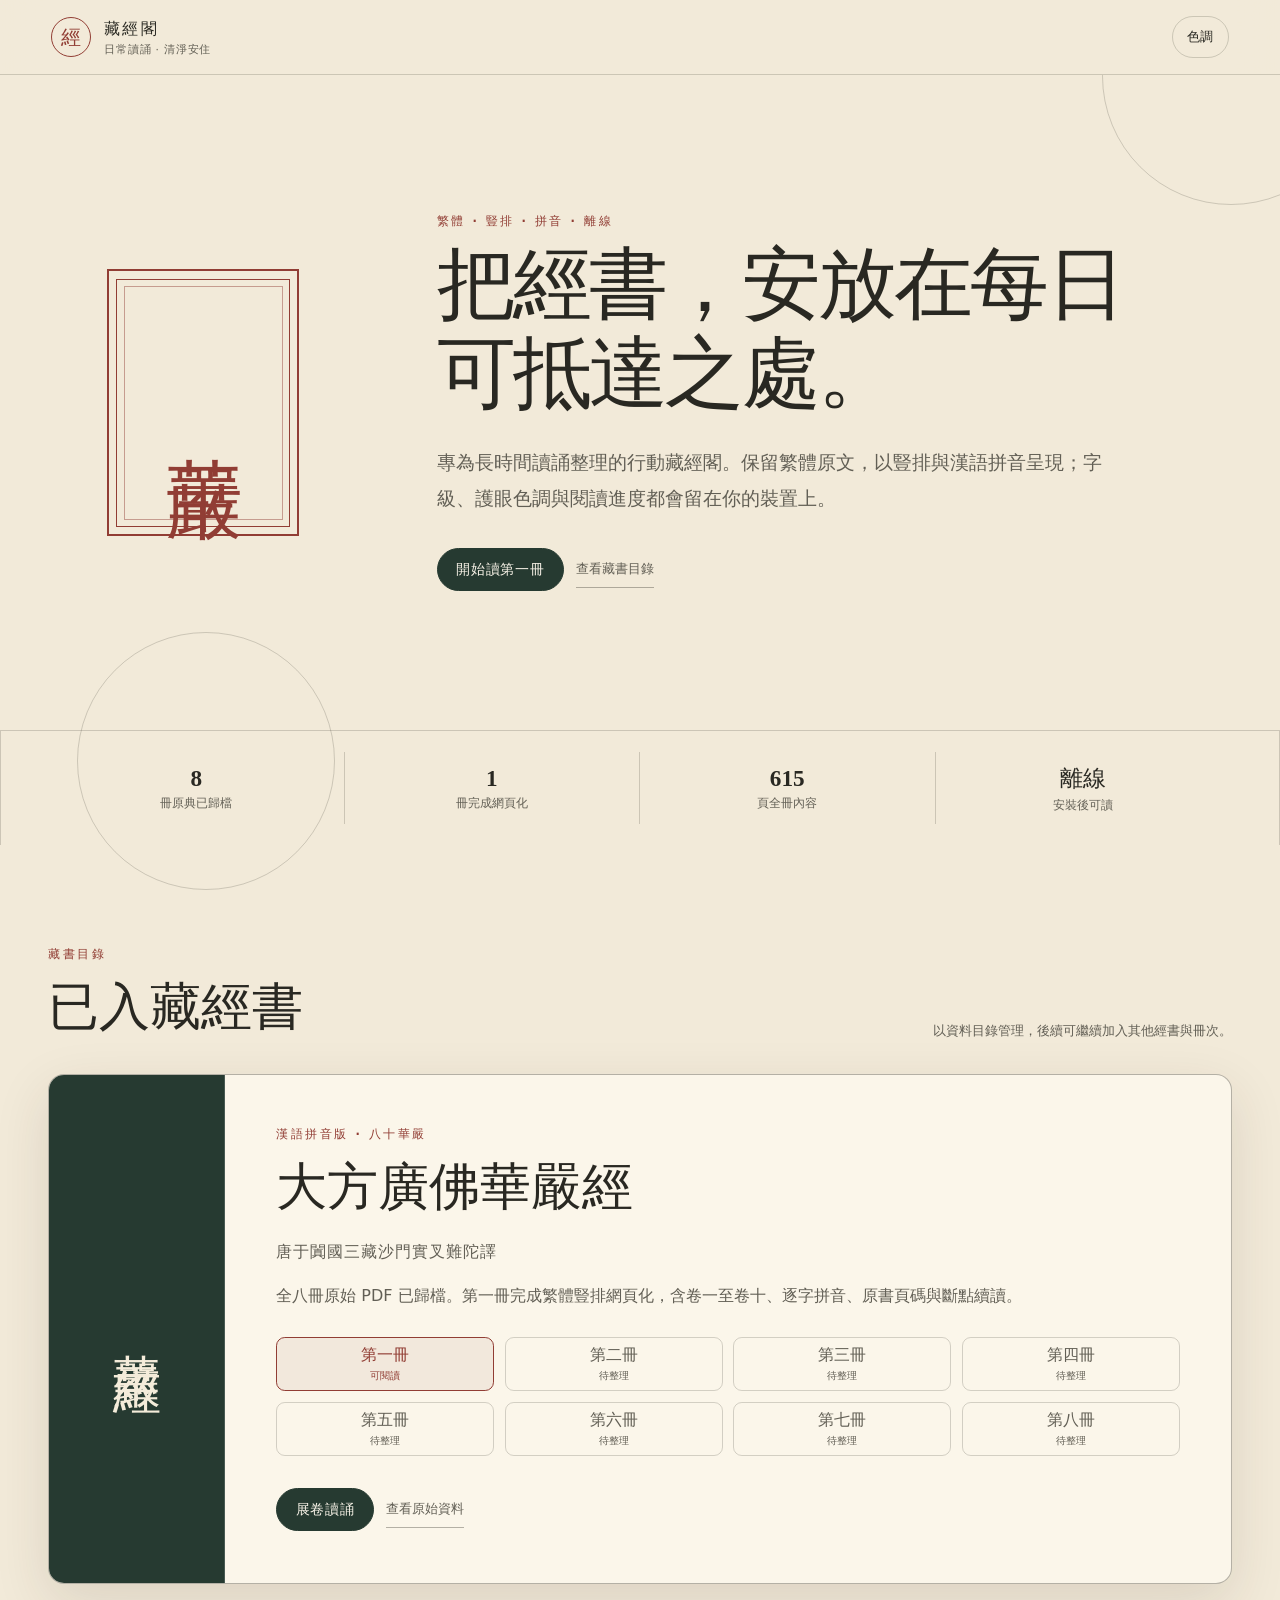
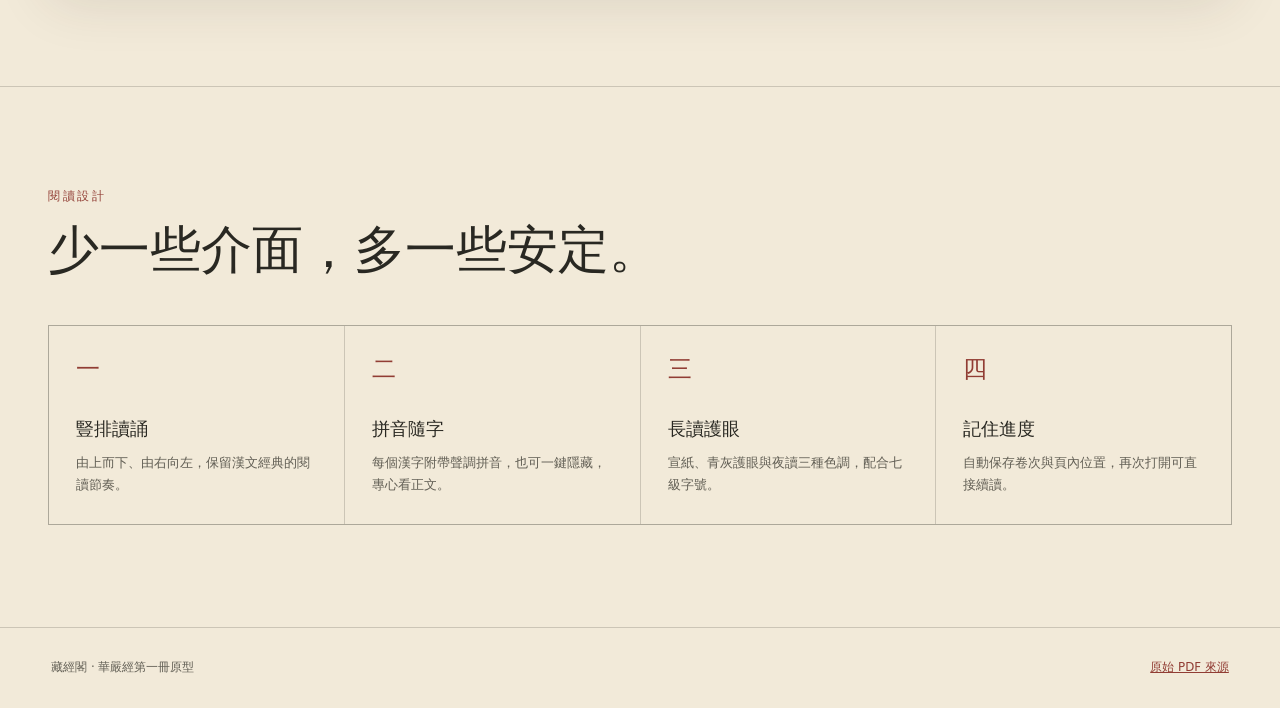
==== index.html @ 34f32bb6 "Build Huayan Sutra PWA reader" ====
<!doctype html>
<html lang="zh-Hant" data-theme="paper" data-reader-font-scale="100" data-pinyin="on">
  <head>
    <meta charset="utf-8">
    <meta name="viewport" content="width=device-width, initial-scale=1, viewport-fit=cover">
    <meta name="theme-color" content="#263a31">
    <meta name="description" content="為手機閱讀而排版的繁體、豎排、拼音經書館。">
    <meta name="apple-mobile-web-app-capable" content="yes">
    <meta name="apple-mobile-web-app-status-bar-style" content="black-translucent">
    <meta name="apple-mobile-web-app-title" content="藏經閣">
    <link rel="manifest" href="./manifest.webmanifest">
    <link rel="apple-touch-icon" href="./assets/icons/apple-touch-icon.png">
    <link rel="icon" href="./assets/icons/icon-192.png">
    <link rel="stylesheet" href="./assets/styles.css">
    <script src="./assets/theme-init.js"></script>
    <title>藏經閣 · 日常讀誦</title>
  </head>
  <body class="library-page">
    <header class="site-header">
      <a class="brand" href="./index.html" aria-label="藏經閣首頁">
        <span class="brand-mark" aria-hidden="true">經</span>
        <span>
          <strong>藏經閣</strong>
          <small>日常讀誦 · 清淨安住</small>
        </span>
      </a>
      <div class="header-actions">
        <button class="quiet-button" type="button" data-theme-cycle aria-label="切換閱讀色調">色調</button>
        <button class="primary-button install-button" type="button" data-install hidden>安裝到手機</button>
      </div>
    </header>

    <main>
      <section class="library-hero" aria-labelledby="hero-title">
        <div class="hero-seal" aria-hidden="true">
          <span>華</span><span>嚴</span>
        </div>
        <div class="hero-copy">
          <p class="eyebrow">繁體 · 豎排 · 拼音 · 離線</p>
          <h1 id="hero-title">把經書，安放在每日可抵達之處。</h1>
          <p>專為長時間讀誦整理的行動藏經閣。保留繁體原文，以豎排與漢語拼音呈現；字級、護眼色調與閱讀進度都會留在你的裝置上。</p>
          <div class="hero-actions">
            <a class="primary-button" href="./reader.html?book=huayan&amp;volume=01">開始讀第一冊</a>
            <a class="text-link" href="#library">查看藏書目錄</a>
          </div>
          <a class="resume-card" id="resumeCard" href="./reader.html?book=huayan&amp;volume=01" hidden>
            <span>
              <small>上次讀到</small>
              <strong id="resumeTitle">第一冊</strong>
            </span>
            <span aria-hidden="true">續讀 →</span>
          </a>
        </div>
      </section>

      <section class="collection-summary" aria-label="藏書狀態">
        <div><strong>8</strong><span>冊原典已歸檔</span></div>
        <div><strong>1</strong><span>冊完成網頁化</span></div>
        <div><strong>615</strong><span>頁全冊內容</span></div>
        <div><strong>離線</strong><span>安裝後可讀</span></div>
      </section>

      <section class="library-section" id="library" aria-labelledby="library-title">
        <div class="section-heading">
          <div>
            <p class="eyebrow">藏書目錄</p>
            <h2 id="library-title">已入藏經書</h2>
          </div>
          <p>以資料目錄管理，後續可繼續加入其他經書與冊次。</p>
        </div>
        <div class="book-grid" id="libraryGrid" aria-live="polite">
          <article class="book-card book-card-loading">正在整理藏書目錄…</article>
        </div>
      </section>

      <section class="reading-principles" aria-labelledby="principles-title">
        <p class="eyebrow">閱讀設計</p>
        <h2 id="principles-title">少一些介面，多一些安定。</h2>
        <div class="principle-grid">
          <article><span>一</span><h3>豎排讀誦</h3><p>由上而下、由右向左，保留漢文經典的閱讀節奏。</p></article>
          <article><span>二</span><h3>拼音隨字</h3><p>每個漢字附帶聲調拼音，也可一鍵隱藏，專心看正文。</p></article>
          <article><span>三</span><h3>長讀護眼</h3><p>宣紙、青灰護眼與夜讀三種色調，配合七級字號。</p></article>
          <article><span>四</span><h3>記住進度</h3><p>自動保存卷次與頁內位置，再次打開可直接續讀。</p></article>
        </div>
      </section>
    </main>

    <footer class="site-footer">
      <span>藏經閣 · 華嚴經第一冊原型</span>
      <a href="https://yuandao-world.org/2020/04/14/%E5%A4%A7%E6%96%B9%E5%BB%A3%E4%BD%9B%E8%8F%AF%E5%9A%B4%E7%B6%93-%E6%BC%A2%E8%AA%9E%E6%8B%BC%E9%9F%B3%E7%89%88%E9%9B%BB%E5%AD%90%E6%AA%94%E4%B8%8B%E8%BC%89/" target="_blank" rel="noreferrer">原始 PDF 來源</a>
    </footer>

    <dialog class="install-dialog" id="installDialog">
      <form method="dialog">
        <button class="dialog-close" aria-label="關閉">×</button>
        <p class="eyebrow">安裝到手機</p>
        <h2>像 App 一樣打開藏經閣</h2>
        <div id="installInstructions"></div>
        <button class="primary-button" value="close">知道了</button>
      </form>
    </dialog>

    <script src="./assets/app.js" defer></script>
  </body>
</html>
---- assets/styles.css ----
:root {
  color-scheme: light;
  --paper: #f2ead9;
  --paper-raised: #fbf6ea;
  --ink: #292822;
  --ink-soft: #625f55;
  --line: rgba(53, 50, 42, 0.2);
  --line-strong: rgba(53, 50, 42, 0.36);
  --accent: #913d34;
  --accent-strong: #6f2924;
  --jade: #263a31;
  --jade-soft: #d5ded5;
  --shadow: 0 18px 55px rgba(57, 45, 31, 0.12);
  --reader-scale: 1;
  --safe-top: env(safe-area-inset-top, 0px);
  --safe-bottom: env(safe-area-inset-bottom, 0px);
  --reader-header-height: calc(3.7rem + var(--safe-top));
  --reader-footer-height: calc(3.6rem + var(--safe-bottom));
  font-family: "Noto Serif TC", "Source Han Serif TC", "Songti TC", "PMingLiU", "MingLiU", serif;
  font-synthesis: none;
  text-rendering: optimizeLegibility;
}

:root[data-reader-font-scale="80"] { --reader-scale: 0.8; }
:root[data-reader-font-scale="90"] { --reader-scale: 0.9; }
:root[data-reader-font-scale="100"] { --reader-scale: 1; }
:root[data-reader-font-scale="110"] { --reader-scale: 1.1; }
:root[data-reader-font-scale="120"] { --reader-scale: 1.2; }
:root[data-reader-font-scale="130"] { --reader-scale: 1.3; }
:root[data-reader-font-scale="140"] { --reader-scale: 1.4; }

:root[data-theme="eye"] {
  color-scheme: light;
  --paper: #dfe6d9;
  --paper-raised: #edf1e8;
  --ink: #243028;
  --ink-soft: #536058;
  --line: rgba(35, 57, 44, 0.19);
  --line-strong: rgba(35, 57, 44, 0.36);
  --accent: #75533d;
  --accent-strong: #563d2d;
  --jade: #2f4638;
  --jade-soft: #cbd8cd;
  --shadow: 0 18px 55px rgba(28, 47, 36, 0.1);
}

:root[data-theme="night"] {
  color-scheme: dark;
  --paper: #17211c;
  --paper-raised: #202c26;
  --ink: #dce2da;
  --ink-soft: #a7b2aa;
  --line: rgba(220, 226, 218, 0.13);
  --line-strong: rgba(220, 226, 218, 0.25);
  --accent: #d18b78;
  --accent-strong: #e1a08e;
  --jade: #101712;
  --jade-soft: #34483d;
  --shadow: 0 18px 55px rgba(0, 0, 0, 0.24);
}

* { box-sizing: border-box; }

html {
  min-height: 100%;
  background: var(--paper);
  scroll-behavior: smooth;
}

body {
  min-height: 100%;
  margin: 0;
  background-color: var(--paper);
  color: var(--ink);
  transition: background-color 180ms ease, color 180ms ease;
}

button,
a { -webkit-tap-highlight-color: transparent; }

button,
input { font: inherit; }

button { color: inherit; }

a { color: inherit; }

:focus-visible {
  outline: 3px solid color-mix(in srgb, var(--accent) 75%, transparent);
  outline-offset: 3px;
}

[hidden] { display: none !important; }

.eyebrow {
  margin: 0 0 0.7rem;
  color: var(--accent);
  font-family: system-ui, sans-serif;
  font-size: 0.72rem;
  font-weight: 760;
  letter-spacing: 0.22em;
  text-transform: uppercase;
}

.site-header {
  position: sticky;
  z-index: 20;
  top: 0;
  display: flex;
  align-items: center;
  justify-content: space-between;
  min-height: 4.7rem;
  padding: calc(0.65rem + var(--safe-top)) clamp(1rem, 4vw, 4rem) 0.65rem;
  border-bottom: 1px solid var(--line);
  background: color-mix(in srgb, var(--paper) 90%, transparent);
  backdrop-filter: blur(18px);
}

.brand {
  display: inline-flex;
  align-items: center;
  gap: 0.8rem;
  text-decoration: none;
}

.brand-mark,
.loading-seal {
  display: inline-grid;
  width: 2.5rem;
  height: 2.5rem;
  place-items: center;
  border: 1px solid var(--accent);
  border-radius: 50%;
  color: var(--accent);
  font-size: 1.25rem;
  font-weight: 800;
}

.brand strong,
.brand small { display: block; }

.brand strong {
  font-size: 1.02rem;
  letter-spacing: 0.14em;
}

.brand small {
  margin-top: 0.2rem;
  color: var(--ink-soft);
  font-family: system-ui, sans-serif;
  font-size: 0.66rem;
  letter-spacing: 0.08em;
}

.header-actions,
.hero-actions,
.book-actions {
  display: flex;
  align-items: center;
  gap: 0.75rem;
}

.primary-button,
.quiet-button,
.text-button,
.text-link,
.icon-button {
  border: 0;
  cursor: pointer;
  text-decoration: none;
}

.primary-button {
  display: inline-flex;
  min-height: 2.7rem;
  align-items: center;
  justify-content: center;
  padding: 0.7rem 1.15rem;
  border: 1px solid var(--jade);
  border-radius: 999px;
  background: var(--jade);
  color: #f7f2e7;
  font-family: system-ui, sans-serif;
  font-size: 0.88rem;
  font-weight: 720;
  letter-spacing: 0.05em;
}

:root[data-theme="night"] .primary-button { color: var(--ink); }

.quiet-button,
.text-button {
  padding: 0.7rem 0.9rem;
  border: 1px solid var(--line);
  border-radius: 999px;
  background: transparent;
  font-family: system-ui, sans-serif;
  font-size: 0.82rem;
}

.text-link {
  padding: 0.55rem 0;
  border-bottom: 1px solid var(--line-strong);
  color: var(--ink-soft);
  font-family: system-ui, sans-serif;
  font-size: 0.84rem;
}

.library-page main { overflow: hidden; }

.library-hero {
  position: relative;
  display: grid;
  min-height: min(41rem, calc(100vh - 4.7rem));
  grid-template-columns: minmax(8rem, 15rem) minmax(0, 46rem);
  align-items: center;
  justify-content: center;
  gap: clamp(2rem, 7vw, 7rem);
  padding: clamp(3rem, 8vw, 7.5rem) clamp(1.25rem, 6vw, 6rem);
  border-bottom: 1px solid var(--line);
}

.library-hero::before,
.library-hero::after {
  position: absolute;
  width: 16rem;
  height: 16rem;
  border: 1px solid var(--line);
  border-radius: 50%;
  content: "";
  pointer-events: none;
}

.library-hero::before { top: -8rem; right: -5rem; }
.library-hero::after { bottom: -10rem; left: 6vw; }

.hero-seal {
  position: relative;
  display: flex;
  width: clamp(7.5rem, 15vw, 12rem);
  aspect-ratio: 0.72;
  align-items: center;
  justify-content: center;
  gap: 0.1em;
  border: 2px solid var(--accent);
  color: var(--accent);
  font-size: clamp(2.5rem, 6vw, 5.4rem);
  font-weight: 800;
  letter-spacing: 0.04em;
  writing-mode: vertical-rl;
}

.hero-seal::before,
.hero-seal::after {
  position: absolute;
  inset: 0.45rem;
  border: 1px solid var(--accent);
  content: "";
}

.hero-seal::after {
  inset: 0.9rem;
  opacity: 0.45;
}

.hero-copy { position: relative; z-index: 1; }

.hero-copy h1 {
  max-width: 13em;
  margin: 0;
  font-size: clamp(2.5rem, 6.2vw, 5.9rem);
  font-weight: 680;
  letter-spacing: -0.035em;
  line-height: 1.12;
}

.hero-copy > p:not(.eyebrow) {
  max-width: 42rem;
  margin: 1.7rem 0 0;
  color: var(--ink-soft);
  font-family: system-ui, sans-serif;
  font-size: clamp(0.98rem, 1.8vw, 1.16rem);
  line-height: 1.9;
}

.hero-actions { margin-top: 2rem; }

.resume-card {
  display: flex;
  max-width: 34rem;
  align-items: center;
  justify-content: space-between;
  gap: 1rem;
  margin-top: 1.5rem;
  padding: 0.9rem 1.1rem;
  border: 1px solid var(--line-strong);
  border-radius: 0.85rem;
  background: var(--paper-raised);
  text-decoration: none;
}

.resume-card small,
.resume-card strong { display: block; }

.resume-card small {
  margin-bottom: 0.2rem;
  color: var(--ink-soft);
  font-family: system-ui, sans-serif;
  font-size: 0.68rem;
}

.collection-summary {
  display: grid;
  max-width: 80rem;
  grid-template-columns: repeat(4, 1fr);
  margin: 0 auto;
  padding: 1.3rem clamp(1rem, 4vw, 3rem);
  border-right: 1px solid var(--line);
  border-left: 1px solid var(--line);
}

.collection-summary div {
  display: flex;
  min-height: 4.5rem;
  flex-direction: column;
  align-items: center;
  justify-content: center;
  gap: 0.3rem;
  border-right: 1px solid var(--line);
  text-align: center;
}

.collection-summary div:last-child { border-right: 0; }
.collection-summary strong { font-size: 1.45rem; }
.collection-summary span { color: var(--ink-soft); font-family: system-ui, sans-serif; font-size: 0.72rem; }

.library-section,
.reading-principles {
  max-width: 80rem;
  margin: 0 auto;
  padding: clamp(4rem, 8vw, 7rem) clamp(1rem, 4vw, 3rem);
}

.section-heading {
  display: flex;
  align-items: end;
  justify-content: space-between;
  gap: 2rem;
  margin-bottom: 2rem;
}

.section-heading h2,
.reading-principles h2 {
  margin: 0;
  font-size: clamp(1.9rem, 4vw, 3.5rem);
  font-weight: 650;
}

.section-heading > p {
  max-width: 29rem;
  margin: 0;
  color: var(--ink-soft);
  font-family: system-ui, sans-serif;
  font-size: 0.84rem;
  line-height: 1.7;
}

.book-card {
  display: grid;
  grid-template-columns: minmax(7rem, 11rem) 1fr;
  overflow: hidden;
  min-height: 25rem;
  border: 1px solid var(--line-strong);
  border-radius: 1rem;
  background: var(--paper-raised);
  box-shadow: var(--shadow);
}

.book-card-loading { display: block; min-height: 10rem; padding: 2rem; color: var(--ink-soft); }

.book-spine {
  display: grid;
  min-height: 100%;
  place-items: center;
  border-right: 1px solid rgba(255, 255, 255, 0.16);
  background: var(--jade);
  color: #f4ecda;
}

.book-spine span {
  font-size: clamp(1.8rem, 4vw, 3rem);
  font-weight: 650;
  letter-spacing: 0.18em;
  writing-mode: vertical-rl;
}

.book-details { padding: clamp(1.5rem, 4vw, 3.3rem); }

.book-details h3 {
  margin: 0 0 0.5rem;
  font-size: clamp(1.8rem, 4vw, 3.2rem);
  font-weight: 650;
}

.book-details > p:not(.eyebrow) {
  max-width: 50rem;
  color: var(--ink-soft);
  font-family: system-ui, sans-serif;
  line-height: 1.75;
}

.book-details .translator { color: var(--ink); font-family: inherit; letter-spacing: 0.06em; }

.volume-list {
  display: grid;
  grid-template-columns: repeat(4, minmax(5.4rem, 1fr));
  gap: 0.65rem;
  margin: 1.7rem 0 2rem;
}

.volume-chip {
  display: flex;
  min-height: 3.4rem;
  flex-direction: column;
  align-items: center;
  justify-content: center;
  gap: 0.2rem;
  border: 1px solid var(--line);
  border-radius: 0.55rem;
  color: var(--ink-soft);
  text-decoration: none;
}

.volume-chip small { font-family: system-ui, sans-serif; font-size: 0.62rem; }
.volume-ready { border-color: var(--accent); background: color-mix(in srgb, var(--accent) 8%, transparent); color: var(--accent); }

.reading-principles { border-top: 1px solid var(--line); }
.reading-principles > h2 { max-width: 15em; }

.principle-grid {
  display: grid;
  grid-template-columns: repeat(4, 1fr);
  gap: 1px;
  margin-top: 2.5rem;
  border: 1px solid var(--line);
  background: var(--line);
}

.principle-grid article { padding: 1.7rem; background: var(--paper); }
.principle-grid span { color: var(--accent); font-size: 1.5rem; }
.principle-grid h3 { margin: 2rem 0 0.7rem; font-size: 1.1rem; }
.principle-grid p { margin: 0; color: var(--ink-soft); font-family: system-ui, sans-serif; font-size: 0.82rem; line-height: 1.7; }

.site-footer {
  display: flex;
  align-items: center;
  justify-content: space-between;
  gap: 1rem;
  padding: 2rem clamp(1rem, 4vw, 4rem) calc(2rem + var(--safe-bottom));
  border-top: 1px solid var(--line);
  color: var(--ink-soft);
  font-family: system-ui, sans-serif;
  font-size: 0.74rem;
}

.site-footer a { color: var(--accent); }

.install-dialog {
  width: min(92vw, 31rem);
  padding: 0;
  border: 1px solid var(--line-strong);
  border-radius: 1rem;
  background: var(--paper-raised);
  color: var(--ink);
  box-shadow: var(--shadow);
}

.install-dialog::backdrop { background: rgba(16, 20, 17, 0.5); backdrop-filter: blur(3px); }
.install-dialog form { position: relative; padding: 2rem; }
.install-dialog h2 { margin: 0 0 1rem; }
.install-dialog p { color: var(--ink-soft); font-family: system-ui, sans-serif; line-height: 1.75; }

.dialog-close {
  display: grid;
  width: 2.2rem;
  height: 2.2rem;
  padding: 0;
  place-items: center;
  border: 1px solid var(--line);
  border-radius: 50%;
  background: transparent;
  cursor: pointer;
  font-family: system-ui, sans-serif;
  font-size: 1.25rem;
}

.install-dialog .dialog-close { position: absolute; top: 1rem; right: 1rem; }

/* Reader */
.reader-page { height: 100dvh; overflow: hidden; }

.reader-header {
  position: fixed;
  z-index: 60;
  top: 0;
  right: 0;
  left: 0;
  display: grid;
  height: var(--reader-header-height);
  grid-template-columns: auto minmax(0, 1fr) auto;
  align-items: center;
  gap: 0.75rem;
  padding: var(--safe-top) max(0.75rem, env(safe-area-inset-right)) 0 max(0.75rem, env(safe-area-inset-left));
  border-bottom: 1px solid var(--line);
  background: color-mix(in srgb, var(--paper) 92%, transparent);
  backdrop-filter: blur(18px);
}

.icon-button {
  min-width: 2.75rem;
  min-height: 2.4rem;
  padding: 0.55rem 0.7rem;
  border: 1px solid var(--line);
  border-radius: 999px;
  background: transparent;
  font-family: system-ui, sans-serif;
  font-size: 0.75rem;
  font-weight: 680;
}

.aa-button { font-family: Georgia, serif; font-size: 0.94rem; }

.reader-heading {
  min-width: 0;
  text-align: center;
}

.reader-heading strong,
.reader-heading span {
  display: block;
  overflow: hidden;
  text-overflow: ellipsis;
  white-space: nowrap;
}

.reader-heading strong { font-size: 0.88rem; letter-spacing: 0.06em; }
.reader-heading span { margin-top: 0.14rem; color: var(--ink-soft); font-family: system-ui, sans-serif; font-size: 0.63rem; }

.reader-header-actions { display: flex; align-items: center; gap: 0.55rem; }
.reader-progress { width: 2.5rem; color: var(--ink-soft); font-family: system-ui, sans-serif; font-size: 0.68rem; text-align: right; }

.reading-viewport {
  position: fixed;
  z-index: 1;
  top: var(--reader-header-height);
  right: 0;
  bottom: var(--reader-footer-height);
  left: 0;
  overflow-x: auto;
  overflow-y: hidden;
  background-color: var(--paper);
  overscroll-behavior: contain;
  scrollbar-color: color-mix(in srgb, var(--accent) 45%, transparent) transparent;
  scrollbar-width: thin;
  touch-action: pan-x;
}

.reading-viewport::before {
  position: fixed;
  z-index: 3;
  top: var(--reader-header-height);
  right: 0;
  left: 0;
  height: 1.2rem;
  background: linear-gradient(to bottom, color-mix(in srgb, var(--paper) 95%, transparent), transparent);
  content: "";
  pointer-events: none;
}

.sutra-track {
  display: flex;
  width: max-content;
  min-width: 100%;
  height: 100%;
  flex-direction: row-reverse;
  align-items: stretch;
}

.section-title-page,
.source-page {
  position: relative;
  flex: 0 0 auto;
  writing-mode: vertical-rl;
  text-orientation: upright;
}

.section-title-page {
  display: flex;
  width: min(100vw, 35rem);
  height: 100%;
  flex-direction: column;
  align-items: center;
  justify-content: center;
  padding: 2rem clamp(2rem, 8vw, 5rem);
  border-left: 1px solid var(--line);
  background: var(--paper-raised);
}

.section-title-page::before {
  position: absolute;
  inset: 1.2rem;
  border: 1px solid var(--line);
  content: "";
}

.section-title-page h1 {
  margin: 0 0 0 1.5rem;
  color: var(--ink);
  font-size: clamp(1.9rem, 7vw, 3.5rem);
  font-weight: 680;
  letter-spacing: 0.12em;
}

.section-title-page p,
.section-title-page span,
.section-title-page small {
  position: relative;
  z-index: 1;
  margin: 0 0 0 0.9rem;
  color: var(--ink-soft);
  font-size: 0.86rem;
  letter-spacing: 0.08em;
}

.section-title-page small { color: var(--accent); font-family: system-ui, sans-serif; font-size: 0.66rem; }

.source-page {
  display: flex;
  min-width: min(100vw, 34rem);
  height: 100%;
  align-items: flex-start;
  padding: clamp(1.6rem, 5vh, 3.2rem) clamp(1.2rem, 5vw, 3rem);
  border-left: 1px solid var(--line);
  scroll-snap-align: end;
}

.source-page:nth-child(odd) { background: color-mix(in srgb, var(--paper-raised) 28%, var(--paper)); }

.facsimile-page {
  width: min(100vw, 42rem);
  align-items: center;
  justify-content: center;
  background: var(--paper-raised);
  writing-mode: horizontal-tb;
}

.facsimile-page img {
  display: block;
  max-width: 100%;
  max-height: 100%;
  object-fit: contain;
  filter: sepia(0.08) contrast(0.96);
}

:root[data-theme="night"] .facsimile-page img {
  opacity: 0.84;
  filter: invert(0.88) hue-rotate(175deg) contrast(0.86);
}

.page-text {
  height: 100%;
  color: var(--ink);
  font-size: calc(clamp(1.38rem, 5.8vw, 2.2rem) * var(--reader-scale));
  font-weight: 520;
  letter-spacing: 0.1em;
  line-height: 2.05;
  white-space: normal;
}

.page-text ruby {
  ruby-position: inter-character;
  ruby-align: center;
}

.page-text rt {
  color: var(--ink-soft);
  font-family: ui-sans-serif, system-ui, sans-serif;
  font-size: 0.31em;
  font-weight: 550;
  letter-spacing: 0;
  text-orientation: sideways;
}

:root[data-pinyin="off"] .page-text rt { display: none; }

.punctuation { color: color-mix(in srgb, var(--ink) 82%, var(--accent)); }

.page-folio {
  position: absolute;
  right: 0.35rem;
  bottom: 0.65rem;
  color: var(--accent);
  font-family: system-ui, sans-serif;
  font-size: 0.62rem;
  letter-spacing: 0;
  writing-mode: horizontal-tb;
}

.page-folio::before { content: "原書 "; color: var(--ink-soft); }

.reader-loading,
.reader-error {
  display: flex;
  width: 100vw;
  height: 100%;
  flex-direction: column;
  align-items: center;
  justify-content: center;
  gap: 0.8rem;
  color: var(--ink-soft);
  font-family: system-ui, sans-serif;
  text-align: center;
}

.reader-error h2,
.reader-error p { margin: 0; }
.reader-error p { max-width: 25rem; line-height: 1.7; }

.reader-footer {
  position: fixed;
  z-index: 55;
  right: 0;
  bottom: 0;
  left: 0;
  display: grid;
  height: var(--reader-footer-height);
  grid-template-columns: minmax(5.5rem, 1fr) minmax(0, 2fr) minmax(5.5rem, 1fr);
  padding: 0 max(0.5rem, env(safe-area-inset-right)) var(--safe-bottom) max(0.5rem, env(safe-area-inset-left));
  border-top: 1px solid var(--line);
  background: color-mix(in srgb, var(--paper) 94%, transparent);
  backdrop-filter: blur(18px);
}

.reader-footer button {
  border: 0;
  background: transparent;
  cursor: pointer;
  font-family: system-ui, sans-serif;
  font-size: 0.72rem;
}

.reader-footer button:disabled { cursor: default; opacity: 0.28; }

.section-jump {
  display: flex;
  min-width: 0;
  flex-direction: column;
  align-items: center;
  justify-content: center;
  border-right: 1px solid var(--line) !important;
  border-left: 1px solid var(--line) !important;
}

.section-jump span,
.section-jump small {
  display: block;
  max-width: 100%;
  overflow: hidden;
  text-overflow: ellipsis;
  white-space: nowrap;
}

.section-jump span { font-family: inherit; font-weight: 720; }
.section-jump small { margin-top: 0.15rem; color: var(--ink-soft); font-size: 0.6rem; }

.drawer-backdrop {
  position: fixed;
  z-index: 70;
  inset: 0;
  background: rgba(16, 20, 17, 0.42);
  backdrop-filter: blur(3px);
}

.toc-drawer {
  position: fixed;
  z-index: 80;
  top: 0;
  bottom: 0;
  left: 0;
  display: flex;
  width: min(88vw, 27rem);
  flex-direction: column;
  border-right: 1px solid var(--line-strong);
  background: var(--paper-raised);
  box-shadow: var(--shadow);
  transform: translateX(-104%);
  transition: transform 220ms ease;
}

.toc-drawer[data-open="true"] { transform: translateX(0); }

.drawer-header,
.settings-header {
  display: flex;
  align-items: center;
  justify-content: space-between;
  gap: 1rem;
  padding: calc(1.2rem + var(--safe-top)) 1.2rem 1rem;
  border-bottom: 1px solid var(--line);
}

.drawer-header h2,
.settings-header h2 { margin: 0; font-size: 1.25rem; }

#tocList {
  flex: 1;
  overflow-y: auto;
  padding: 0.55rem;
}

#tocList button {
  display: grid;
  width: 100%;
  grid-template-columns: 2.5rem 1fr;
  align-items: center;
  gap: 0.7rem;
  padding: 0.8rem;
  border: 0;
  border-bottom: 1px solid var(--line);
  border-radius: 0.45rem;
  background: transparent;
  color: var(--ink);
  cursor: pointer;
  text-align: left;
}

#tocList button.active { background: color-mix(in srgb, var(--accent) 10%, transparent); color: var(--accent); }
.toc-number { color: var(--ink-soft); font-family: system-ui, sans-serif; font-size: 0.66rem; }
#tocList strong,
#tocList small { display: block; }
#tocList strong { font-size: 0.9rem; }
#tocList small { margin-top: 0.22rem; color: var(--ink-soft); font-family: system-ui, sans-serif; font-size: 0.62rem; }

.drawer-footer {
  display: flex;
  align-items: center;
  justify-content: space-between;
  gap: 1rem;
  padding: 1rem 1.2rem calc(1rem + var(--safe-bottom));
  border-top: 1px solid var(--line);
  font-family: system-ui, sans-serif;
  font-size: 0.78rem;
}

.settings-panel {
  position: fixed;
  z-index: 85;
  top: calc(var(--reader-header-height) - 0.15rem);
  right: 0.75rem;
  width: min(calc(100vw - 1.5rem), 24rem);
  overflow: hidden;
  border: 1px solid var(--line-strong);
  border-radius: 0.9rem;
  background: var(--paper-raised);
  box-shadow: var(--shadow);
  opacity: 0;
  pointer-events: none;
  transform: translateY(-0.5rem);
  transition: opacity 160ms ease, transform 160ms ease;
}

.settings-panel[data-open="true"] { opacity: 1; pointer-events: auto; transform: translateY(0); }
.settings-header { padding: 0.9rem 1rem; }
.settings-header h2 { font-size: 1rem; }

.setting-row {
  display: flex;
  min-height: 4rem;
  align-items: center;
  justify-content: space-between;
  gap: 1rem;
  padding: 0.75rem 1rem;
  border-bottom: 1px solid var(--line);
  font-family: system-ui, sans-serif;
  font-size: 0.82rem;
}

.font-controls { display: grid; grid-template-columns: repeat(3, 3.25rem); }
.font-controls button {
  min-height: 2.35rem;
  border: 1px solid var(--line);
  border-right: 0;
  background: transparent;
  cursor: pointer;
  font-family: system-ui, sans-serif;
  font-size: 0.72rem;
}
.font-controls button:first-child { border-radius: 999px 0 0 999px; }
.font-controls button:last-child { border-right: 1px solid var(--line); border-radius: 0 999px 999px 0; }

.switch {
  position: relative;
  width: 3rem;
  height: 1.7rem;
  padding: 0;
  border: 1px solid var(--line-strong);
  border-radius: 999px;
  background: var(--paper);
  cursor: pointer;
}

.switch span {
  position: absolute;
  top: 0.2rem;
  left: 0.2rem;
  width: 1.2rem;
  height: 1.2rem;
  border-radius: 50%;
  background: var(--ink-soft);
  transition: transform 160ms ease, background 160ms ease;
}

.switch[aria-checked="true"] { background: color-mix(in srgb, var(--jade) 20%, var(--paper)); }
.switch[aria-checked="true"] span { background: var(--jade); transform: translateX(1.28rem); }

.theme-options {
  display: grid;
  grid-template-columns: repeat(3, 1fr);
  gap: 0.55rem;
  margin: 0;
  padding: 1rem;
  border: 0;
  border-bottom: 1px solid var(--line);
}

.theme-options legend { padding: 0 0 0.7rem; font-family: system-ui, sans-serif; font-size: 0.78rem; }
.theme-options button {
  display: flex;
  min-height: 3rem;
  align-items: center;
  justify-content: center;
  gap: 0.4rem;
  border: 1px solid var(--line);
  border-radius: 0.55rem;
  background: transparent;
  cursor: pointer;
  font-family: system-ui, sans-serif;
  font-size: 0.7rem;
}
.theme-options button[data-selected="true"] { border-color: var(--accent); color: var(--accent); }
.theme-options i { width: 0.9rem; height: 0.9rem; border: 1px solid rgba(0,0,0,.2); border-radius: 50%; background: #f2ead9; }
.theme-options [data-theme-option="eye"] i { background: #dfe6d9; }
.theme-options [data-theme-option="night"] i { background: #17211c; }

.settings-note { margin: 0; padding: 0.85rem 1rem 1rem; color: var(--ink-soft); font-family: system-ui, sans-serif; font-size: 0.68rem; line-height: 1.55; }

.reader-toast {
  position: fixed;
  z-index: 100;
  bottom: calc(var(--reader-footer-height) + 1rem);
  left: 50%;
  padding: 0.6rem 0.9rem;
  border: 1px solid var(--line-strong);
  border-radius: 999px;
  background: var(--ink);
  color: var(--paper);
  box-shadow: var(--shadow);
  font-family: system-ui, sans-serif;
  font-size: 0.72rem;
  transform: translateX(-50%);
}

.offline-page {
  display: grid;
  min-height: 100dvh;
  place-items: center;
  padding: 2rem;
  text-align: center;
}
.offline-page main { max-width: 32rem; }
.offline-page .hero-seal { display: inline-flex; width: 5rem; margin-bottom: 2rem; font-size: 2rem; }
.offline-page h1 { font-size: clamp(2rem, 7vw, 3.5rem); }
.offline-page p:not(.eyebrow) { color: var(--ink-soft); font-family: system-ui, sans-serif; line-height: 1.7; }

@media (max-width: 720px) {
  .site-header { min-height: 4.2rem; }
  .brand small { display: none; }
  .quiet-button { display: none; }
  .install-button.primary-button { min-height: 2.35rem; padding: 0.55rem 0.85rem; font-size: 0.75rem; }

  .library-hero {
    min-height: auto;
    grid-template-columns: 5.2rem 1fr;
    align-items: start;
    gap: 1.4rem;
    padding: 3.2rem 1.15rem 4rem;
  }
  .hero-seal { width: 5.2rem; font-size: 2rem; }
  .hero-copy h1 { font-size: clamp(2.25rem, 11vw, 3.5rem); }
  .hero-copy > p:not(.eyebrow) { font-size: 0.92rem; }
  .hero-actions { align-items: flex-start; flex-direction: column; }

  .collection-summary { grid-template-columns: repeat(2, 1fr); }
  .collection-summary div:nth-child(2) { border-right: 0; }
  .collection-summary div:nth-child(-n+2) { border-bottom: 1px solid var(--line); }

  .section-heading { align-items: flex-start; flex-direction: column; }
  .book-card { grid-template-columns: 4.7rem 1fr; }
  .book-spine span { font-size: 1.45rem; }
  .book-details { padding: 1.35rem 1rem; }
  .volume-list { grid-template-columns: repeat(2, 1fr); }
  .book-actions { align-items: flex-start; flex-direction: column; }
  .principle-grid { grid-template-columns: repeat(2, 1fr); }
  .site-footer { align-items: flex-start; flex-direction: column; }

  .reader-heading strong { font-size: 0.78rem; }
  .reader-progress { display: none; }
  .source-page { min-width: 100vw; padding-right: 1rem; padding-left: 1rem; }
  .facsimile-page { width: 100vw; }
  .page-text { line-height: 1.93; }
}

@media (max-width: 420px) {
  .library-hero { grid-template-columns: 1fr; }
  .hero-seal { width: 4.5rem; aspect-ratio: 1; writing-mode: horizontal-tb; }
  .hero-seal span { display: inline; }
  .principle-grid { grid-template-columns: 1fr; }
  .reader-header { gap: 0.4rem; padding-right: 0.5rem; padding-left: 0.5rem; }
  .icon-button { min-width: 2.5rem; padding-right: 0.55rem; padding-left: 0.55rem; }
  .reader-footer { grid-template-columns: 4.8rem minmax(0, 1fr) 4.8rem; }
}

@media (prefers-reduced-motion: reduce) {
  *, *::before, *::after {
    scroll-behavior: auto !important;
    transition-duration: 0.01ms !important;
    animation-duration: 0.01ms !important;
    animation-iteration-count: 1 !important;
  }
}

@media print {
  .reader-header,
  .reader-footer,
  .toc-drawer,
  .settings-panel { display: none !important; }
  .reading-viewport { position: static; overflow: visible; }
}
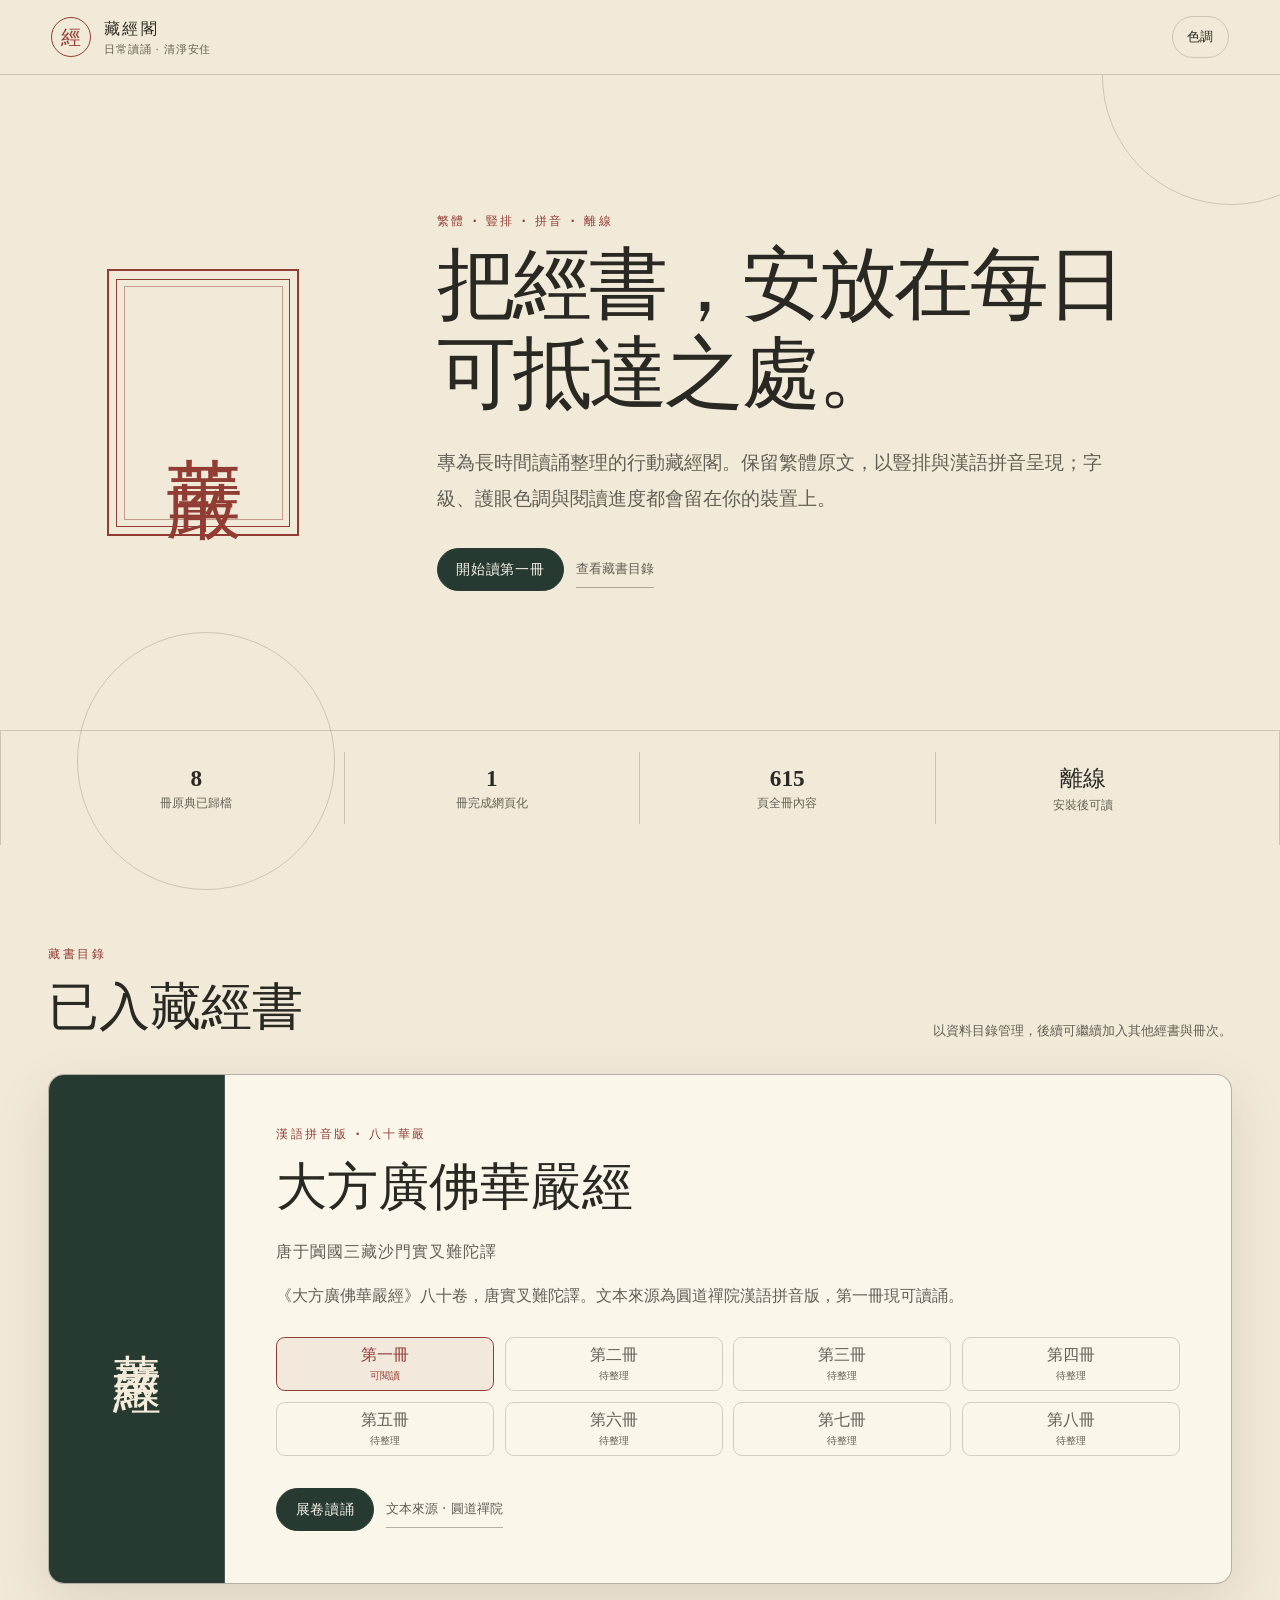
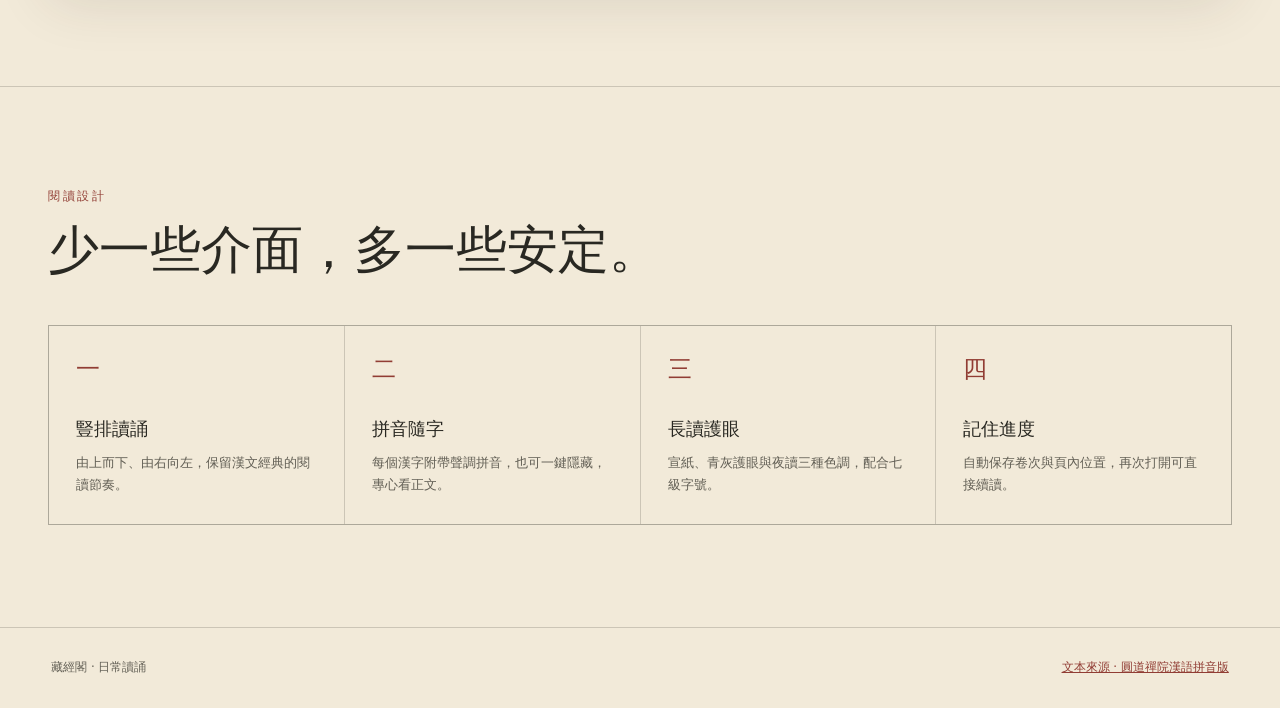
==== commit 7f73002a: "Clean reader copy and auto-update PWA" ====
--- a/index.html
+++ b/index.html
@@ -86,8 +86,8 @@
     </main>
 
     <footer class="site-footer">
-      <span>藏經閣 · 華嚴經第一冊原型</span>
-      <a href="https://yuandao-world.org/2020/04/14/%E5%A4%A7%E6%96%B9%E5%BB%A3%E4%BD%9B%E8%8F%AF%E5%9A%B4%E7%B6%93-%E6%BC%A2%E8%AA%9E%E6%8B%BC%E9%9F%B3%E7%89%88%E9%9B%BB%E5%AD%90%E6%AA%94%E4%B8%8B%E8%BC%89/" target="_blank" rel="noreferrer">原始 PDF 來源</a>
+      <span>藏經閣 · 日常讀誦</span>
+      <a href="https://yuandao-world.org/2020/04/14/%E5%A4%A7%E6%96%B9%E5%BB%A3%E4%BD%9B%E8%8F%AF%E5%9A%B4%E7%B6%93-%E6%BC%A2%E8%AA%9E%E6%8B%BC%E9%9F%B3%E7%89%88%E9%9B%BB%E5%AD%90%E6%AA%94%E4%B8%8B%E8%BC%89/" target="_blank" rel="noreferrer">文本來源 · 圓道禪院漢語拼音版</a>
     </footer>
 
     <dialog class="install-dialog" id="installDialog">
--- a/assets/styles.css
+++ b/assets/styles.css
@@ -634,6 +634,70 @@
 
 .section-title-page small { color: var(--accent); font-family: system-ui, sans-serif; font-size: 0.66rem; }
 
+.section-return {
+  --pull-progress: 0;
+  position: absolute;
+  z-index: 2;
+  right: 0.8rem;
+  bottom: 1rem;
+  display: flex;
+  align-items: center;
+  gap: 0.55rem;
+  writing-mode: horizontal-tb;
+}
+
+.section-return p,
+.section-return small {
+  margin: 0;
+  writing-mode: vertical-rl;
+  text-orientation: upright;
+}
+
+.section-return p {
+  color: var(--accent);
+  font-size: 0.7rem;
+  letter-spacing: 0.06em;
+}
+
+.section-return small {
+  max-height: 11rem;
+  color: var(--ink-soft);
+  font-family: system-ui, sans-serif;
+  font-size: 0.6rem;
+  letter-spacing: 0.04em;
+}
+
+.return-arrow {
+  color: var(--accent);
+  font-family: system-ui, sans-serif;
+  font-size: 1.8rem;
+  transition: color 140ms ease, transform 140ms ease;
+}
+
+.return-meter {
+  width: 0.24rem;
+  height: 4.8rem;
+  overflow: hidden;
+  border-radius: 999px;
+  background: var(--line);
+}
+
+.return-meter span {
+  display: block;
+  width: 100%;
+  height: 100%;
+  border-radius: inherit;
+  background: var(--accent);
+  transform: scaleY(var(--pull-progress));
+  transform-origin: bottom;
+  transition: transform 80ms linear;
+}
+
+.section-return[data-ready="true"] .return-arrow {
+  color: var(--accent-strong);
+  transform: translateX(0.45rem);
+}
+
 .source-page {
   display: flex;
   min-width: min(100vw, 34rem);
@@ -645,6 +709,117 @@
 }
 
 .source-page:nth-child(odd) { background: color-mix(in srgb, var(--paper-raised) 28%, var(--paper)); }
+
+.section-continuation {
+  --pull-progress: 0;
+  position: relative;
+  display: flex;
+  width: min(100vw, 32rem);
+  height: 100%;
+  flex: 0 0 auto;
+  align-items: center;
+  justify-content: center;
+  gap: clamp(0.65rem, 2.8vw, 1.35rem);
+  padding: 2rem clamp(1rem, 5vw, 3rem);
+  border-left: 1px solid var(--line);
+  background:
+    radial-gradient(circle at center, color-mix(in srgb, var(--accent) 8%, transparent), transparent 56%),
+    var(--paper-raised);
+  scroll-snap-align: end;
+}
+
+.section-continuation h2,
+.section-continuation p,
+.section-continuation small,
+.section-continuation button,
+.section-continuation a {
+  margin: 0;
+  writing-mode: vertical-rl;
+  text-orientation: upright;
+}
+
+.section-continuation h2 {
+  color: var(--ink);
+  font-size: clamp(1.25rem, 5vw, 1.85rem);
+  letter-spacing: 0.12em;
+}
+
+.section-continuation p {
+  color: var(--accent);
+  font-size: 0.88rem;
+  letter-spacing: 0.09em;
+}
+
+.section-continuation small {
+  color: var(--ink-soft);
+  font-family: system-ui, sans-serif;
+  font-size: 0.65rem;
+  letter-spacing: 0.06em;
+}
+
+.section-continuation button,
+.section-continuation a {
+  min-height: 7rem;
+  padding: 0.72rem 0.58rem;
+  border: 1px solid var(--line-strong);
+  border-radius: 999px;
+  background: color-mix(in srgb, var(--paper) 78%, transparent);
+  color: var(--ink);
+  cursor: pointer;
+  font-family: system-ui, sans-serif;
+  font-size: 0.72rem;
+  letter-spacing: 0.06em;
+  text-decoration: none;
+}
+
+.continuation-arrow {
+  color: var(--accent);
+  font-family: system-ui, sans-serif;
+  font-size: clamp(2rem, 8vw, 3.5rem);
+  transition: color 140ms ease, transform 140ms ease;
+}
+
+.continuation-meter {
+  width: 0.28rem;
+  height: min(24vh, 7rem);
+  overflow: hidden;
+  border-radius: 999px;
+  background: var(--line);
+}
+
+.continuation-meter span {
+  display: block;
+  width: 100%;
+  height: 100%;
+  border-radius: inherit;
+  background: var(--accent);
+  transform: scaleY(var(--pull-progress));
+  transform-origin: bottom;
+  transition: transform 80ms linear;
+}
+
+.section-continuation[data-ready="true"] .continuation-arrow {
+  color: var(--accent-strong);
+  transform: translateX(-0.45rem);
+}
+
+.section-continuation[data-ready="true"] button {
+  border-color: var(--accent);
+  background: color-mix(in srgb, var(--accent) 12%, var(--paper));
+}
+
+.section-continuation.is-final { gap: clamp(1rem, 5vw, 2rem); }
+
+.continuation-seal {
+  display: grid;
+  width: 4.2rem;
+  aspect-ratio: 1;
+  place-items: center;
+  border: 1px solid var(--accent);
+  border-radius: 50%;
+  color: var(--accent);
+  font-size: 1.65rem;
+}
 
 .facsimile-page {
   width: min(100vw, 42rem);
@@ -694,19 +869,6 @@
 :root[data-pinyin="off"] .page-text rt { display: none; }
 
 .punctuation { color: color-mix(in srgb, var(--ink) 82%, var(--accent)); }
-
-.page-folio {
-  position: absolute;
-  right: 0.35rem;
-  bottom: 0.65rem;
-  color: var(--accent);
-  font-family: system-ui, sans-serif;
-  font-size: 0.62rem;
-  letter-spacing: 0;
-  writing-mode: horizontal-tb;
-}
-
-.page-folio::before { content: "原書 "; color: var(--ink-soft); }
 
 .reader-loading,
 .reader-error {
@@ -1016,6 +1178,7 @@
   .reader-heading strong { font-size: 0.78rem; }
   .reader-progress { display: none; }
   .source-page { min-width: 100vw; padding-right: 1rem; padding-left: 1rem; }
+  .section-continuation { width: 100vw; }
   .facsimile-page { width: 100vw; }
   .page-text { line-height: 1.93; }
 }
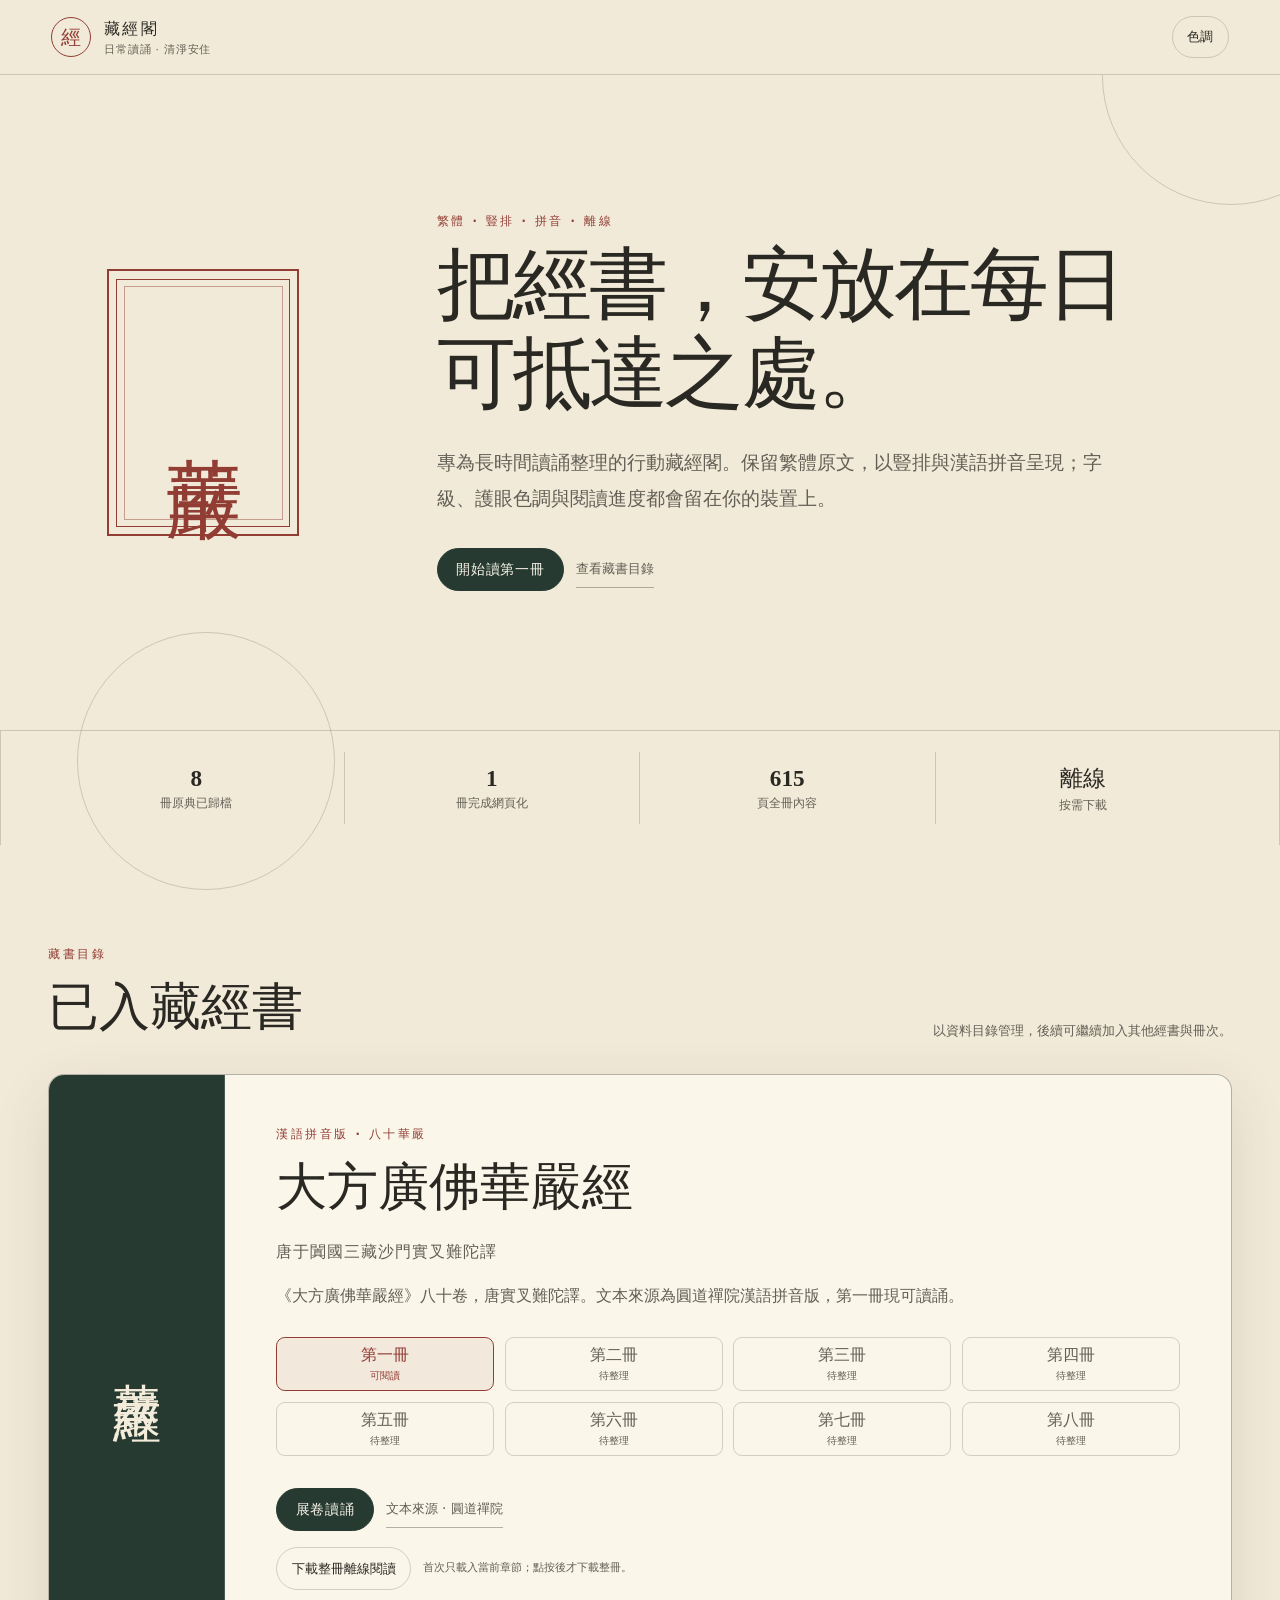
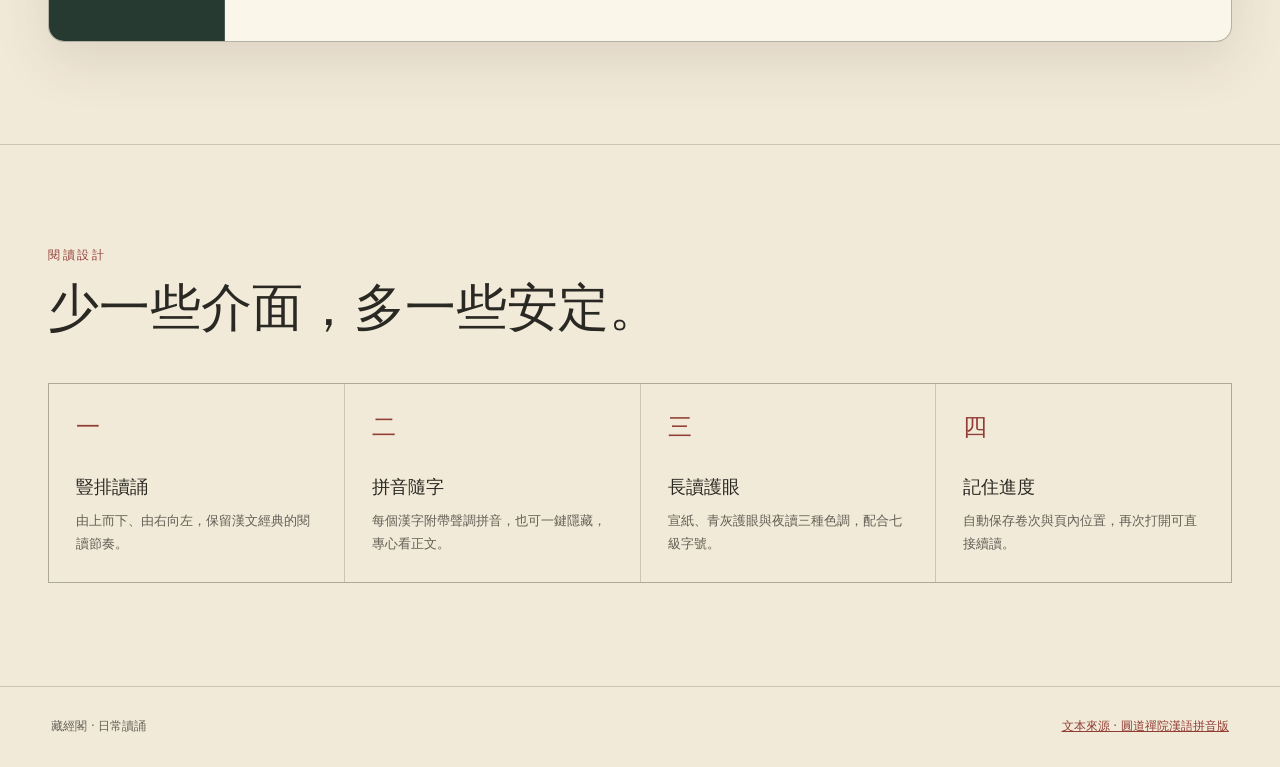
==== commit 041033a1: "Improve reader navigation and offline loading" ====
--- a/index.html
+++ b/index.html
@@ -57,7 +57,7 @@
         <div><strong>8</strong><span>冊原典已歸檔</span></div>
         <div><strong>1</strong><span>冊完成網頁化</span></div>
         <div><strong>615</strong><span>頁全冊內容</span></div>
-        <div><strong>離線</strong><span>安裝後可讀</span></div>
+        <div><strong>離線</strong><span>按需下載</span></div>
       </section>
 
       <section class="library-section" id="library" aria-labelledby="library-title">
--- a/assets/styles.css
+++ b/assets/styles.css
@@ -411,6 +411,18 @@
 
 .book-details .translator { color: var(--ink); font-family: inherit; letter-spacing: 0.06em; }
 
+.offline-download {
+  display: flex;
+  align-items: center;
+  gap: 0.75rem;
+  margin-top: 1rem;
+  font-family: system-ui, sans-serif;
+}
+
+.offline-download button { flex: 0 0 auto; color: var(--ink); }
+.offline-download button:disabled { cursor: wait; opacity: 0.68; }
+.offline-download small { color: var(--ink-soft); font-size: 0.68rem; line-height: 1.55; }
+
 .volume-list {
   display: grid;
   grid-template-columns: repeat(4, minmax(5.4rem, 1fr));
@@ -517,17 +529,23 @@
 }
 
 .icon-button {
+  display: inline-flex;
+  box-sizing: border-box;
   min-width: 2.75rem;
   min-height: 2.4rem;
+  align-items: center;
+  justify-content: center;
   padding: 0.55rem 0.7rem;
   border: 1px solid var(--line);
   border-radius: 999px;
   background: transparent;
+  color: var(--ink);
   font-family: system-ui, sans-serif;
   font-size: 0.75rem;
   font-weight: 680;
 }
 
+.reader-home-button { text-decoration: none; }
 .aa-button { font-family: Georgia, serif; font-size: 0.94rem; }
 
 .reader-heading {
@@ -1114,6 +1132,17 @@
 .theme-options [data-theme-option="eye"] i { background: #dfe6d9; }
 .theme-options [data-theme-option="night"] i { background: #17211c; }
 
+.settings-panel .offline-download {
+  align-items: stretch;
+  flex-direction: column;
+  gap: 0.5rem;
+  margin: 0;
+  padding: 1rem;
+  border-bottom: 1px solid var(--line);
+}
+
+.settings-panel .offline-download button { width: 100%; min-height: 2.75rem; }
+
 .settings-note { margin: 0; padding: 0.85rem 1rem 1rem; color: var(--ink-soft); font-family: system-ui, sans-serif; font-size: 0.68rem; line-height: 1.55; }
 
 .reader-toast {
@@ -1172,6 +1201,7 @@
   .book-details { padding: 1.35rem 1rem; }
   .volume-list { grid-template-columns: repeat(2, 1fr); }
   .book-actions { align-items: flex-start; flex-direction: column; }
+  .book-details > .offline-download { align-items: flex-start; flex-direction: column; }
   .principle-grid { grid-template-columns: repeat(2, 1fr); }
   .site-footer { align-items: flex-start; flex-direction: column; }
 
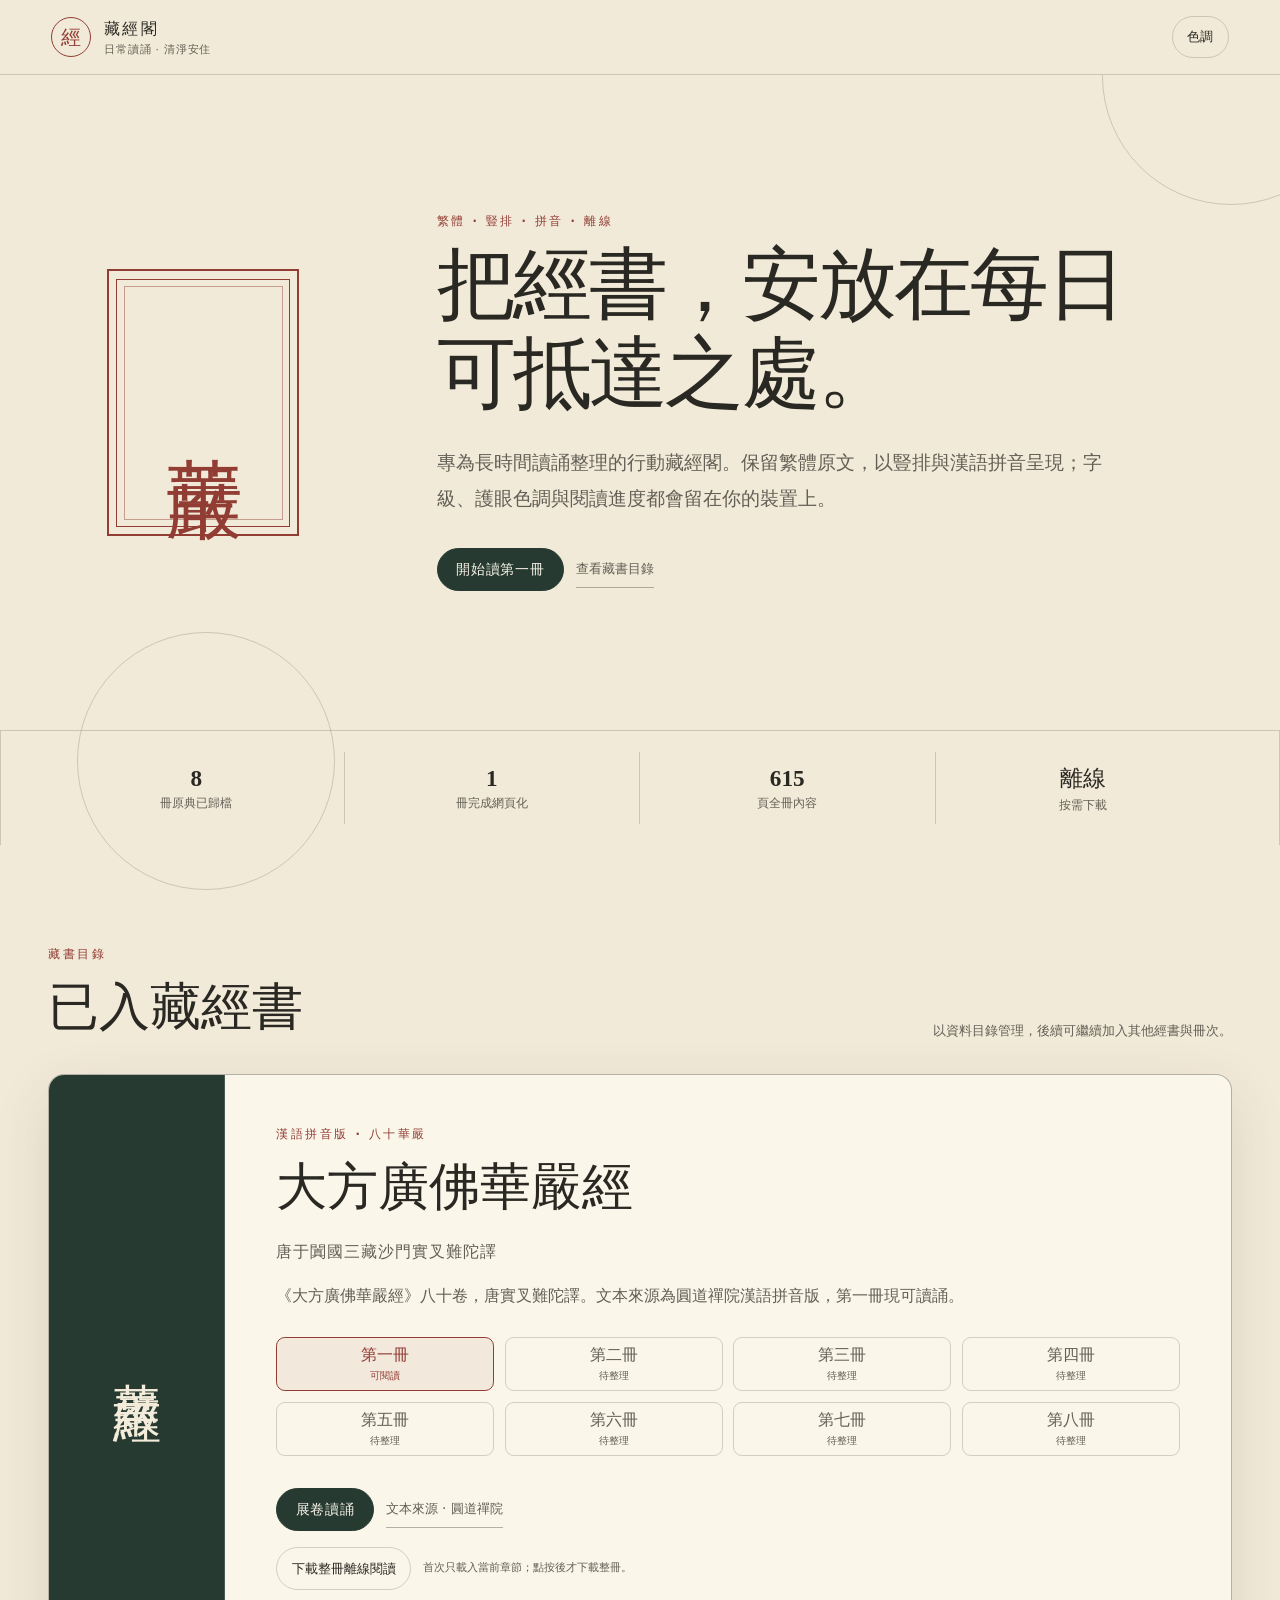
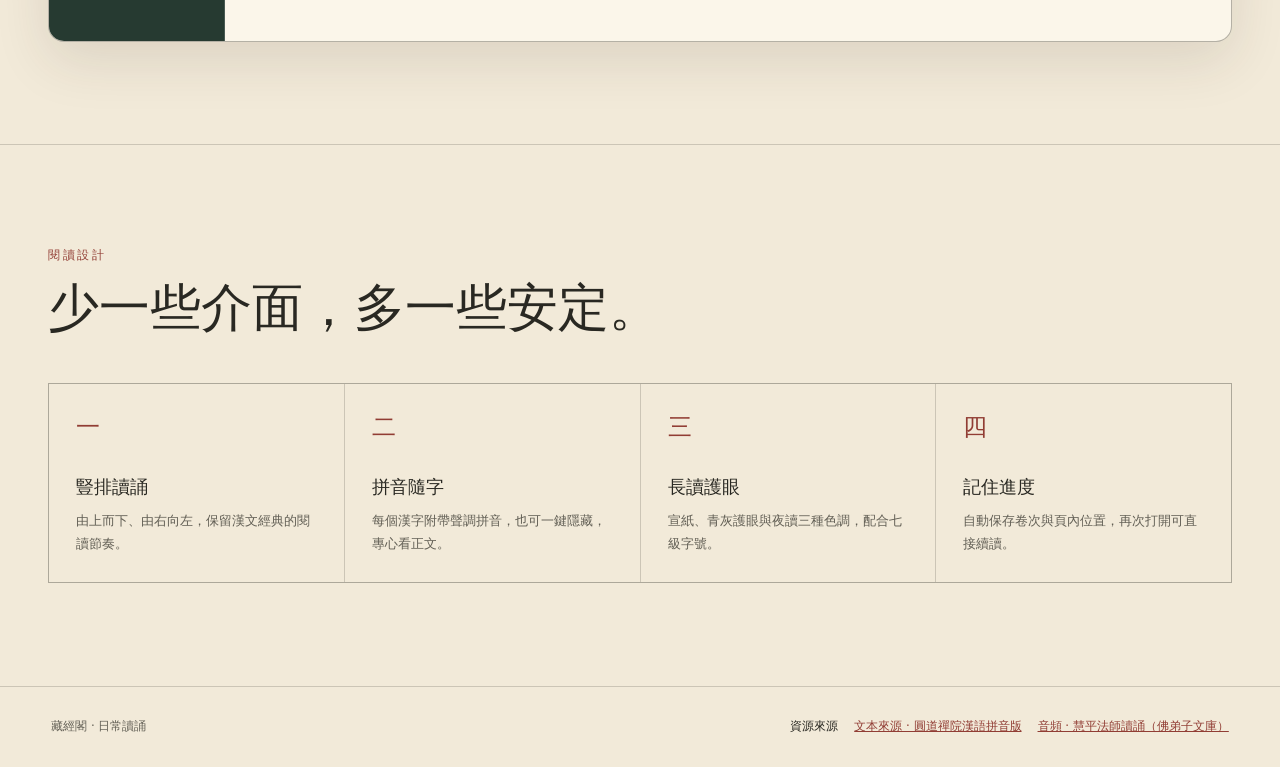
==== commit 1072a31e: "feat: add Huayan volume one audio" ====
--- a/index.html
+++ b/index.html
@@ -87,7 +87,11 @@
 
     <footer class="site-footer">
       <span>藏經閣 · 日常讀誦</span>
-      <a href="https://yuandao-world.org/2020/04/14/%E5%A4%A7%E6%96%B9%E5%BB%A3%E4%BD%9B%E8%8F%AF%E5%9A%B4%E7%B6%93-%E6%BC%A2%E8%AA%9E%E6%8B%BC%E9%9F%B3%E7%89%88%E9%9B%BB%E5%AD%90%E6%AA%94%E4%B8%8B%E8%BC%89/" target="_blank" rel="noreferrer">文本來源 · 圓道禪院漢語拼音版</a>
+      <nav class="source-links" aria-label="資源來源">
+        <strong>資源來源</strong>
+        <a href="https://yuandao-world.org/2020/04/14/%E5%A4%A7%E6%96%B9%E5%BB%A3%E4%BD%9B%E8%8F%AF%E5%9A%B4%E7%B6%93-%E6%BC%A2%E8%AA%9E%E6%8B%BC%E9%9F%B3%E7%89%88%E9%9B%BB%E5%AD%90%E6%AA%94%E4%B8%8B%E8%BC%89/" target="_blank" rel="noreferrer">文本來源 · 圓道禪院漢語拼音版</a>
+        <a href="https://www.fodizi.net/fojing/23/7444.html" target="_blank" rel="noreferrer">音頻 · 慧平法師讀誦（佛弟子文庫）</a>
+      </nav>
     </footer>
 
     <dialog class="install-dialog" id="installDialog">
--- a/assets/styles.css
+++ b/assets/styles.css
@@ -476,6 +476,8 @@
 }
 
 .site-footer a { color: var(--accent); }
+.source-links { display: flex; flex-wrap: wrap; align-items: center; justify-content: flex-end; gap: 0.45rem 1rem; }
+.source-links strong { color: var(--ink); font-size: 0.72rem; }
 
 .install-dialog {
   width: min(92vw, 31rem);
@@ -545,8 +547,12 @@
   font-weight: 680;
 }
 
-.reader-home-button { text-decoration: none; }
 .aa-button { font-family: Georgia, serif; font-size: 0.94rem; }
+.audio-button[data-playing="true"] {
+  border-color: var(--jade);
+  background: color-mix(in srgb, var(--jade) 12%, transparent);
+  color: var(--jade);
+}
 
 .reader-heading {
   min-width: 0;
@@ -980,7 +986,8 @@
 .toc-drawer[data-open="true"] { transform: translateX(0); }
 
 .drawer-header,
-.settings-header {
+.settings-header,
+.audio-header {
   display: flex;
   align-items: center;
   justify-content: space-between;
@@ -990,7 +997,8 @@
 }
 
 .drawer-header h2,
-.settings-header h2 { margin: 0; font-size: 1.25rem; }
+.settings-header h2,
+.audio-header h2 { margin: 0; font-size: 1.25rem; }
 
 #tocList {
   flex: 1;
@@ -1032,7 +1040,8 @@
   font-size: 0.78rem;
 }
 
-.settings-panel {
+.settings-panel,
+.audio-panel {
   position: fixed;
   z-index: 85;
   top: calc(var(--reader-header-height) - 0.15rem);
@@ -1049,9 +1058,26 @@
   transition: opacity 160ms ease, transform 160ms ease;
 }
 
-.settings-panel[data-open="true"] { opacity: 1; pointer-events: auto; transform: translateY(0); }
-.settings-header { padding: 0.9rem 1rem; }
-.settings-header h2 { font-size: 1rem; }
+.settings-panel[data-open="true"],
+.audio-panel[data-open="true"] { opacity: 1; pointer-events: auto; transform: translateY(0); }
+.settings-header,
+.audio-header { padding: 0.9rem 1rem; }
+.settings-header h2,
+.audio-header h2 { font-size: 1rem; }
+
+.audio-panel { width: min(calc(100vw - 1.5rem), 28rem); }
+.audio-player-body { display: grid; gap: 0.8rem; padding: 1rem; font-family: system-ui, sans-serif; }
+.audio-track-copy strong,
+.audio-track-copy span { display: block; }
+.audio-track-copy strong { font-size: 0.92rem; line-height: 1.5; }
+.audio-track-copy span { margin-top: 0.22rem; color: var(--ink-soft); font-size: 0.7rem; line-height: 1.5; }
+.audio-player-body audio { display: block; width: 100%; min-height: 3.35rem; color-scheme: light; }
+:root[data-theme="night"] .audio-player-body audio { color-scheme: dark; }
+.audio-player-body audio[hidden] { display: none; }
+.audio-play-button { width: 100%; min-height: 2.8rem; }
+.audio-play-button[hidden] { display: none; }
+.audio-play-button:disabled { cursor: progress; opacity: 0.65; }
+.audio-status { margin: 0; color: var(--ink-soft); font-size: 0.68rem; line-height: 1.55; }
 
 .setting-row {
   display: flex;
@@ -1161,6 +1187,34 @@
   transform: translateX(-50%);
 }
 
+.update-prompt {
+  position: fixed;
+  z-index: 130;
+  right: max(1rem, env(safe-area-inset-right));
+  bottom: max(1rem, env(safe-area-inset-bottom));
+  display: grid;
+  width: min(calc(100vw - 2rem), 25rem);
+  grid-template-columns: minmax(0, 1fr) auto;
+  align-items: center;
+  gap: 0.8rem;
+  padding: 0.9rem;
+  border: 1px solid var(--line-strong);
+  border-radius: 0.9rem;
+  background: var(--paper-raised);
+  box-shadow: var(--shadow);
+  font-family: system-ui, sans-serif;
+}
+
+.update-prompt[hidden] { display: none; }
+.reader-page .update-prompt { bottom: calc(var(--reader-footer-height) + 0.75rem); }
+.update-prompt-copy strong,
+.update-prompt-copy span { display: block; }
+.update-prompt-copy strong { font-size: 0.85rem; }
+.update-prompt-copy span { margin-top: 0.2rem; color: var(--ink-soft); font-size: 0.68rem; line-height: 1.45; }
+.update-prompt-actions { display: flex; align-items: center; gap: 0.4rem; }
+.update-prompt button { min-height: 2.5rem; white-space: nowrap; }
+.update-prompt-dismiss { padding: 0.55rem; border: 0; background: transparent; color: var(--ink-soft); cursor: pointer; }
+
 .offline-page {
   display: grid;
   min-height: 100dvh;
@@ -1204,6 +1258,7 @@
   .book-details > .offline-download { align-items: flex-start; flex-direction: column; }
   .principle-grid { grid-template-columns: repeat(2, 1fr); }
   .site-footer { align-items: flex-start; flex-direction: column; }
+  .source-links { align-items: flex-start; justify-content: flex-start; }
 
   .reader-heading strong { font-size: 0.78rem; }
   .reader-progress { display: none; }
@@ -1219,7 +1274,10 @@
   .hero-seal span { display: inline; }
   .principle-grid { grid-template-columns: 1fr; }
   .reader-header { gap: 0.4rem; padding-right: 0.5rem; padding-left: 0.5rem; }
+  .reader-header-actions { gap: 0.35rem; }
   .icon-button { min-width: 2.5rem; padding-right: 0.55rem; padding-left: 0.55rem; }
+  .update-prompt { right: 0.5rem; width: calc(100vw - 1rem); grid-template-columns: 1fr; }
+  .update-prompt-actions { justify-content: flex-end; }
   .reader-footer { grid-template-columns: 4.8rem minmax(0, 1fr) 4.8rem; }
 }
 
@@ -1236,6 +1294,7 @@
   .reader-header,
   .reader-footer,
   .toc-drawer,
-  .settings-panel { display: none !important; }
+  .settings-panel,
+  .audio-panel { display: none !important; }
   .reading-viewport { position: static; overflow: visible; }
 }
